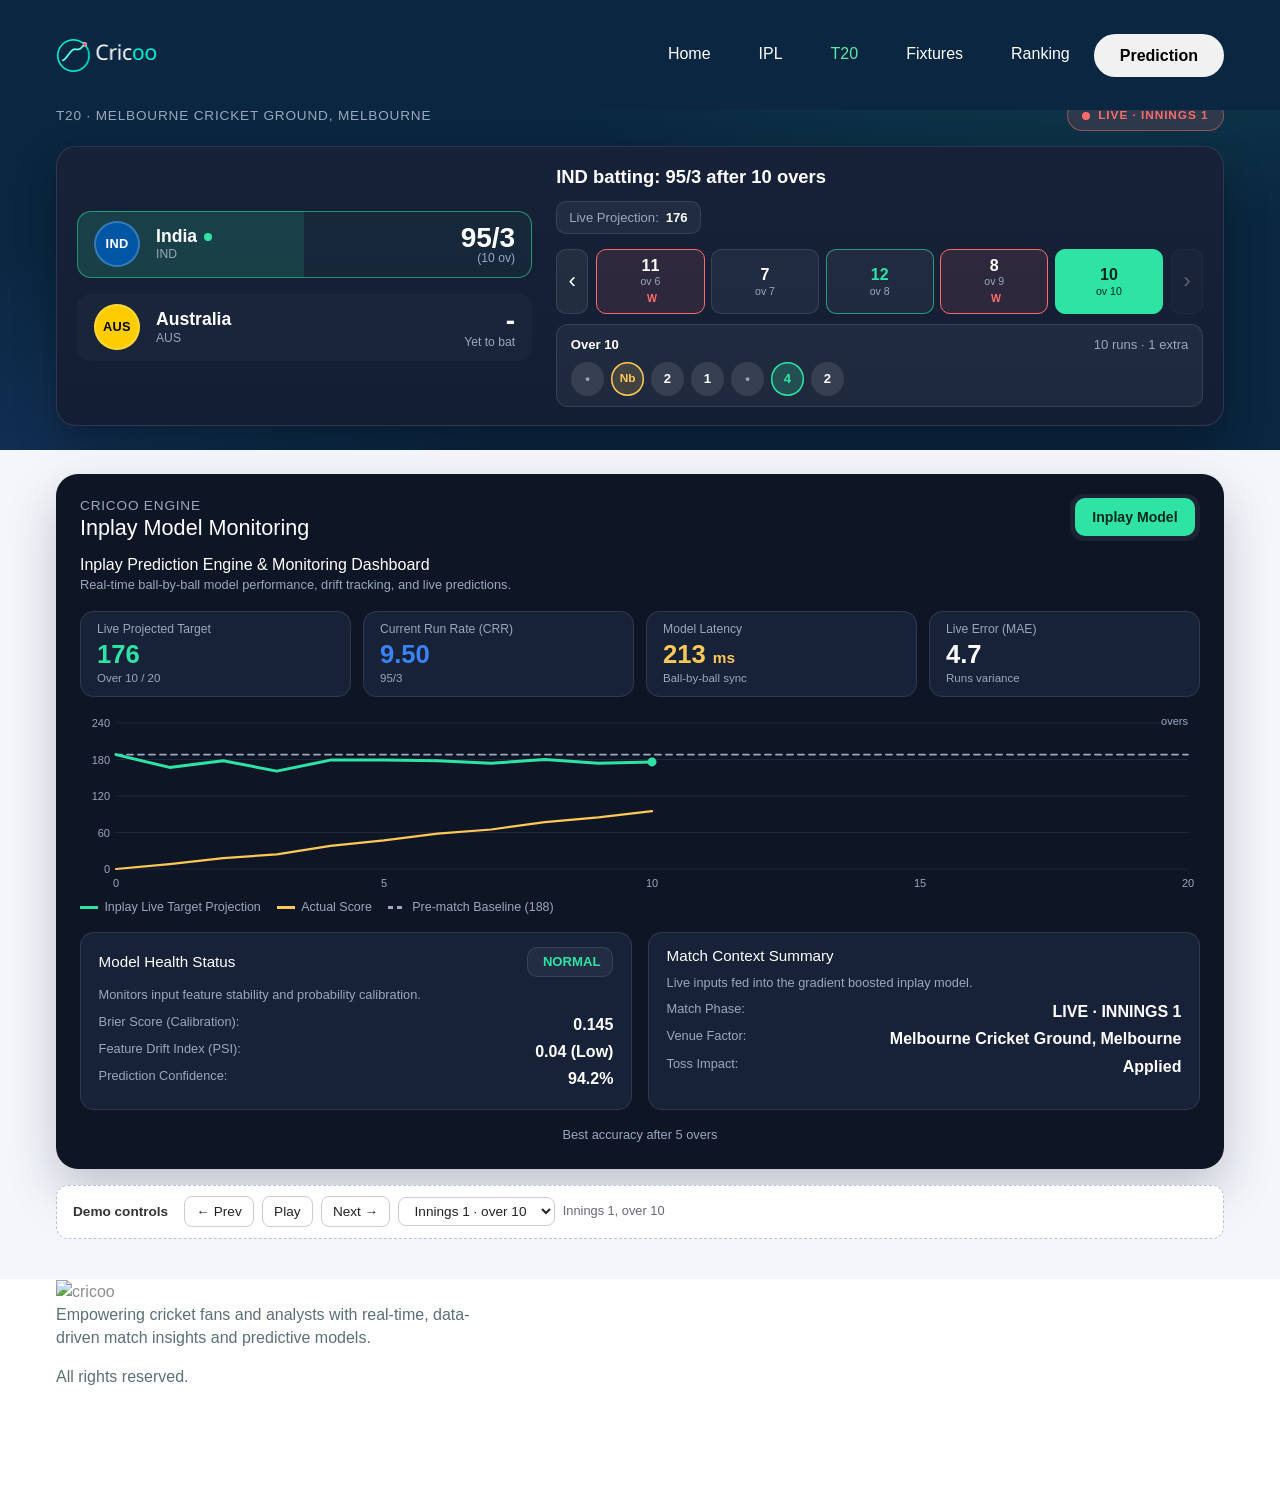
==== public/t_20.html @ 332e5023 "cricoo: website + IPL backend + T20 live backend" ====
<!DOCTYPE html>
<html lang="en-US" dir="ltr">

  <head>
    <meta charset="utf-8">
    <meta http-equiv="X-UA-Compatible" content="IE=edge">
    <meta name="viewport" content="width=device-width, initial-scale=1">

    <title>T20 Live | cricoo</title>

    <!-- Favicons -->
    <link rel="apple-touch-icon" sizes="180x180" href="assets/img/favicons/apple-touch-icon.png">
    <link rel="icon" type="image/png" sizes="32x32" href="assets/img/favicons/favicon-32x32.png">
    <link rel="icon" type="image/png" sizes="16x16" href="assets/img/favicons/favicon-16x16.png">
    <link rel="shortcut icon" type="image/x-icon" href="assets/img/favicons/favicon.ico">
    <link rel="manifest" href="assets/img/favicons/manifest.json">
    <meta name="msapplication-TileImage" content="assets/img/favicons/mstile-150x150.png">
    <meta name="theme-color" content="#ffffff">

    <!-- Stylesheets -->
    <link rel="preconnect" href="https://fonts.gstatic.com">
    <link href="https://fonts.googleapis.com/css2?family=Manrope:wght@200;300;400;500;600;700&amp;display=swap" rel="stylesheet">
    <link href="vendors/prism/prism.css" rel="stylesheet">
    <link href="vendors/swiper/swiper-bundle.min.css" rel="stylesheet">
    <link href="assets/css/theme.css" rel="stylesheet" />
    <link href="assets/css/user.css" rel="stylesheet" />
    <link href="assets/css/t_20.css" rel="stylesheet" />
  </head>

  <body>
    <main class="main" id="top">

      <!-- ============ NAVBAR ============ -->
      <nav class="navbar navbar-expand-lg fixed-top navbar-dark" data-navbar-on-scroll="data-navbar-on-scroll">
        <div class="container">
          <a class="navbar-brand" href="index.html">
            <img src="assets/img/cricoo-logo-2.png" style="height:35px;width:auto" alt="cricoo" />
          </a>
          <button class="navbar-toggler" type="button" data-bs-toggle="collapse" data-bs-target="#navbarSupportedContent" aria-controls="navbarSupportedContent" aria-expanded="false" aria-label="Toggle navigation">
            <i class="fa-solid fa-bars text-white fs-3"></i>
          </button>
          <div class="collapse navbar-collapse" id="navbarSupportedContent">
            <ul class="navbar-nav ms-auto mt-2 mt-lg-0">
              <li class="nav-item"><a class="nav-link" href="index.html">Home</a></li>
              <li class="nav-item"><a class="nav-link" href="ipl.html">IPL</a></li>
              <li class="nav-item"><a class="nav-link active" aria-current="page" href="t_20.html">T20</a></li>
              <li class="nav-item"><a class="nav-link" href="#">Fixtures</a></li>
              <li class="nav-item"><a class="nav-link" href="#">Ranking</a></li>
              <li class="nav-item mt-2 mt-lg-0">
                <a class="nav-link btn btn-light text-black w-md-25 w-50 w-lg-100" href="#model-panel">Prediction</a>
              </li>
            </ul>
          </div>
        </div>
      </nav>

      <!-- ============ 1. LIVE MATCH STRIP ============ -->
      <section class="bg-dark ipl-hero">
        <div class="container">
          <div class="d-flex flex-wrap align-items-center justify-content-between gap-2 ipl-topbar">
            <div>
              <p class="ipl-eyebrow">T20 &middot; <span id="mVenue">Venue</span></p>
            </div>
            <div class="d-flex align-items-center gap-3">
              <span id="mStatus" class="ipl-status">&nbsp;</span>
            </div>
          </div>

          <div class="ipl-score-card" aria-live="polite">
            <div id="mEmpty" class="ipl-empty-live d-none"></div>
            <div class="row align-items-center g-4" id="mMain">
              <div class="col-lg-5">
                <div class="ipl-team" id="teamA"></div>
                <div class="ipl-team mt-3" id="teamB"></div>
              </div>
              <div class="col-lg-7">
                <p class="ipl-line" id="mLine">&nbsp;</p>
                <div class="ipl-sw d-none" id="mWin"></div>
                <div class="ipl-chips" id="mChips"></div>
                <div class="ipl-ovwrap" id="ovWrap">
                  <button type="button" class="ipl-ovnav" id="ovPrev" aria-label="Earlier overs">&#8249;</button>
                  <div class="ipl-overs" id="mOvers"></div>
                  <button type="button" class="ipl-ovnav" id="ovNext" aria-label="Later overs">&#8250;</button>
                </div>
                <div class="ipl-ovdetail" id="mOverDetail"></div>
              </div>
            </div>
          </div>
        </div>
      </section>

      <!-- ============ 2. INPLAY MODEL MONITORING PANEL ============ -->
      <section id="model-panel" class="ipl-model-sec">
        <div class="container">
          <div class="ipl-model">
            <div class="ipl-model-head">
              <div>
                <p class="ipl-eyebrow">Cricoo Engine</p>
                <h2>Inplay Model Monitoring</h2>
              </div>
              <div class="ipl-tabs" role="tablist" id="tabs">
                <button class="ipl-tab active" role="tab" data-tab="inplay" id="tab-inplay">Inplay Model</button>
              </div>
            </div>

            <div class="ipl-panel">
              <div class="ipl-pane active" id="pane-inplay" role="tabpanel"></div>
            </div>
          </div>

          <!-- DEMO CONTROLS -->
          <div class="ipl-demo d-none" id="demoBar">
            <span class="ipl-demo-title">Demo controls</span>
            <button type="button" id="dPrev">&larr; Prev</button>
            <button type="button" id="dPlay">Play</button>
            <button type="button" id="dNext">Next &rarr;</button>
            <select id="dJump" aria-label="Jump to stage">
              <option value="0">Toss + playing XI</option>
              <option value="10">Innings 1 &middot; over 10</option>
              <option value="21">Innings break</option>
              <option value="31">Innings 2 &middot; over 10</option>
              <option value="42">Match finished</option>
            </select>
            <span id="dLabel" class="ipl-sub"></span>
          </div>
        </div>
      </section>

    </main>

    <!-- ============ FOOTER ============ -->
    <section class="pt-0">
      <div class="container">
        <div class="row justify-content-between">
          <div class="col-lg-6 col-sm-12">
            <a href="index.html">
              <img src="assets/img/footer-logo-icon.png" style="height:35px;width:auto" alt="cricoo" />
            </a>
            <p class="w-lg-75 text-gray">Empowering cricket fans and analysts with real-time, data-driven match insights and predictive models.</p>
          </div>
        </div>
        <p class="text-gray">All rights reserved.</p>
      </div>
    </section>

    <!-- JavaScripts -->
    <script src="vendors/popper/popper.min.js"></script>
    <script src="vendors/bootstrap/bootstrap.min.js"></script>
    <script src="vendors/anchorjs/anchor.min.js"></script>
    <script src="vendors/is/is.min.js"></script>
    <script src="vendors/fontawesome/all.min.js"></script>
    <script src="vendors/lodash/lodash.min.js"></script>
    <script src="vendors/prism/prism.js"></script>
    <script src="vendors/swiper/swiper-bundle.min.js"></script>
    <script src="assets/js/theme.js"></script>
    <script src="assets/js/t20-live.js"></script>
  </body>

</html>
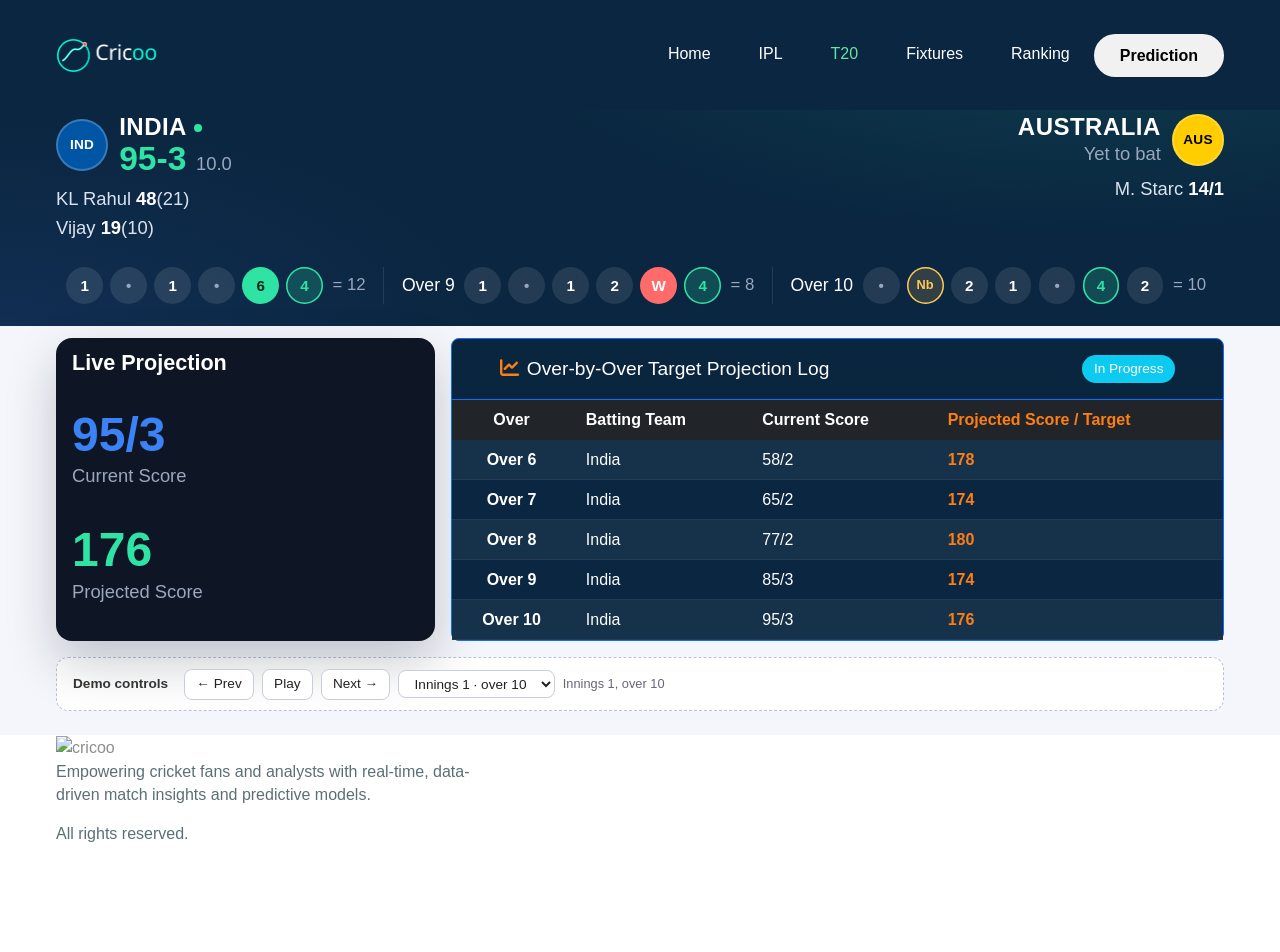
==== commit f515bc38: "T20 live page: new layout, over strip, live projection box, match summary" ====
--- a/public/t_20.html
+++ b/public/t_20.html
@@ -57,54 +57,123 @@
       <!-- ============ 1. LIVE MATCH STRIP ============ -->
       <section class="bg-dark ipl-hero">
         <div class="container">
-          <div class="d-flex flex-wrap align-items-center justify-content-between gap-2 ipl-topbar">
+          <div class="d-flex flex-wrap align-items-center justify-content-between gap-0.5 ipl-topbar">
             <div>
               <p class="ipl-eyebrow">T20 &middot; <span id="mVenue">Venue</span></p>
             </div>
-            <div class="d-flex align-items-center gap-3">
-              <span id="mStatus" class="ipl-status">&nbsp;</span>
-            </div>
           </div>
 
           <div class="ipl-score-card" aria-live="polite">
             <div id="mEmpty" class="ipl-empty-live d-none"></div>
-            <div class="row align-items-center g-4" id="mMain">
-              <div class="col-lg-5">
-                <div class="ipl-team" id="teamA"></div>
-                <div class="ipl-team mt-3" id="teamB"></div>
-              </div>
-              <div class="col-lg-7">
-                <p class="ipl-line" id="mLine">&nbsp;</p>
+            <div class="row align-items-start g-2" id="mMain">
+              <!-- LEFT: team A (score + batters / bowler) -->
+              <div class="col-lg-4">
+                <div class="ipl-side" id="teamA"></div>
+              </div>
+              <!-- CENTER: need-runs line / win bar / chips (khali ho to hide) -->
+              <div class="col-lg-4 ipl-center">
+                <p class="ipl-line" id="mLine"></p>
                 <div class="ipl-sw d-none" id="mWin"></div>
                 <div class="ipl-chips" id="mChips"></div>
+              </div>
+              <!-- RIGHT: team B (mirror) -->
+              <div class="col-lg-4">
+                <div class="ipl-side is-right" id="teamB"></div>
+              </div>
+
+              <!-- Overs carousel: full width of the score card -->
+              <div class="col-12">
                 <div class="ipl-ovwrap" id="ovWrap">
-                  <button type="button" class="ipl-ovnav" id="ovPrev" aria-label="Earlier overs">&#8249;</button>
-                  <div class="ipl-overs" id="mOvers"></div>
-                  <button type="button" class="ipl-ovnav" id="ovNext" aria-label="Later overs">&#8250;</button>
-                </div>
-                <div class="ipl-ovdetail" id="mOverDetail"></div>
+                  <!-- ball-by-ball strip: Over 38 (1)(2)(0)(1)(1)(1) = 6 | Over 39 ... -->
+                  <div class="ipl-ovstrip" id="mOvers"></div>
+                </div>
               </div>
             </div>
           </div>
         </div>
       </section>
 
-      <!-- ============ 2. INPLAY MODEL MONITORING PANEL ============ -->
+      <!-- ============ 2. INPLAY MODEL (LEFT) + PROJECTION LOG (RIGHT) ============ -->
       <section id="model-panel" class="ipl-model-sec">
         <div class="container">
-          <div class="ipl-model">
-            <div class="ipl-model-head">
-              <div>
-                <p class="ipl-eyebrow">Cricoo Engine</p>
-                <h2>Inplay Model Monitoring</h2>
-              </div>
-              <div class="ipl-tabs" role="tablist" id="tabs">
-                <button class="ipl-tab active" role="tab" data-tab="inplay" id="tab-inplay">Inplay Model</button>
-              </div>
-            </div>
-
-            <div class="ipl-panel">
-              <div class="ipl-pane active" id="pane-inplay" role="tabpanel"></div>
+
+          <div class="row g-3">
+
+            <!-- LEFT: inplay box -->
+            <div class="col-lg-4">
+              <div class="ipl-model">
+                <div class="ipl-model-head">
+                  <h2 class="ipl-model-title">Live Projection</h2>
+                </div>
+
+                <div class="ipl-panel">
+                  <div class="ipl-pane active" id="pane-inplay" role="tabpanel"></div>
+                </div>
+              </div>
+            </div>
+
+            <!-- RIGHT: Over-by-Over Projection Log -->
+            <div class="col-lg-8">
+              <div class="card bg-dark text-white border-secondary mb-0">
+                <div class="card-header border-secondary d-flex justify-content-between align-items-center">
+                  <h5 class="mb-0 text-white"><i class="fa-solid fa-chart-line me-2 text-warning"></i>Over-by-Over Target Projection Log</h5>
+                  <span class="badge bg-primary" id="logStatusBadge">In Progress</span>
+                </div>
+                <div class="card-body p-0">
+                  <div class="ipl-log-scroll" id="logScroll">
+                    <table class="table table-dark table-striped table-hover mb-0 align-middle ipl-log-table">
+                      <thead>
+                        <tr>
+                          <th scope="col" class="text-center">Over</th>
+                          <th scope="col">Batting Team</th>
+                          <th scope="col">Current Score</th>
+                          <th scope="col" class="text-warning">Projected Score / Target</th>
+                        </tr>
+                      </thead>
+                      <tbody id="projectionLogBody">
+                        <tr id="noDataRow">
+                          <td colspan="4" class="text-center text-muted py-3">Match projection log will appear here over by over...</td>
+                        </tr>
+                      </tbody>
+                    </table>
+                  </div>
+                </div>
+              </div>
+            </div>
+
+          </div>
+
+          <!-- End of Match Prediction Summary (full width, below the row) -->
+          <div class="ipl-sum d-none" id="matchSummaryCard">
+            <h3 class="ipl-sum-title">Match End Prediction Summary</h3>
+            <p class="ipl-sum-sub">Overs 1-12 me se jis over ka projection final actual score ke sabse kareeb tha</p>
+            <div class="ipl-sum-scroll">
+              <table class="ipl-sum-table">
+                <thead>
+                  <tr>
+                    <th>Match Date</th>
+                    <th>Batting Team</th>
+                    <th>Bowling Team</th>
+                    <th>Over</th>
+                    <th>Current Score</th>
+                    <th>Projected</th>
+                    <th>Actual</th>
+                    <th>Error</th>
+                  </tr>
+                </thead>
+                <tbody>
+                  <tr>
+                    <td id="summaryDate">-</td>
+                    <td id="summaryBat">-</td>
+                    <td id="summaryBowl">-</td>
+                    <td id="summaryOver">-</td>
+                    <td id="summaryScore">-</td>
+                    <td id="summaryProj" class="is-proj">-</td>
+                    <td id="summaryActual" class="is-actual">-</td>
+                    <td id="summaryError">-</td>
+                  </tr>
+                </tbody>
+              </table>
             </div>
           </div>
 
@@ -123,6 +192,7 @@
             </select>
             <span id="dLabel" class="ipl-sub"></span>
           </div>
+
         </div>
       </section>
 
--- a/public/assets/css/t_20.css
+++ b/public/assets/css/t_20.css
@@ -402,8 +402,8 @@
 
 .ipl-model {
   background: var(--ipl-navy);
-  border-radius: 22px;
-  padding: 1.25rem 1.5rem 1.5rem;
+  border-radius: 16px;
+  padding: .75rem 1rem 1rem;
   color: #fff;
   box-shadow: 0 22px 50px rgba(14, 22, 38, .22);
 }
@@ -414,7 +414,7 @@
   align-items: flex-end;
   justify-content: space-between;
   gap: 1rem;
-  margin-bottom: .9rem;
+  margin-bottom: .5rem;
 }
 
 .ipl-model-head h2 {
@@ -459,7 +459,7 @@
 }
 
 .ipl-panel {
-  min-height: 14rem;
+  min-height: 0; /* pehle 14rem tha, yahi box bada kar raha tha */
 }
 
 .ipl-pane {
@@ -488,14 +488,14 @@
   display: grid;
   grid-template-columns: repeat(auto-fit, minmax(150px, 1fr));
   gap: .75rem;
-  margin: .75rem 0 .9rem;
+  margin: .4rem 0 0;
 }
 
 .ipl-kpi {
   background: var(--ipl-navy-2);
   border: 1px solid var(--ipl-line);
   border-radius: 14px;
-  padding: .6rem 1rem;
+  padding: .4rem .8rem;
 }
 
 .ipl-kpi .l {
@@ -504,7 +504,7 @@
 }
 
 .ipl-kpi .v {
-  font-size: 1.6rem;
+  font-size: 1.3rem;
   font-weight: 800;
   line-height: 1.2;
 }
@@ -529,6 +529,11 @@
 .ipl-kpi .n {
   color: var(--ipl-muted);
   font-size: .72rem;
+}
+
+/* Left box: KPIs ek ke neeche ek */
+.ipl-model .ipl-kpis {
+  grid-template-columns: 1fr;
 }
 
 .inplay-grid {
@@ -618,6 +623,26 @@
 
 .ipl-win .a { background: var(--ipl-mint); color: #07281d; }
 .ipl-win .b { background: #3a4a68; color: #fff; justify-content: flex-end; }
+
+/* ---------- Over-by-Over Log (right side, 5 rows visible, then scroll) ---------- */
+.ipl-log-table th,
+.ipl-log-table td {
+  height: 40px;               /* row height fixed: max-height ke saath same rakhna */
+  padding: 0 .9rem;
+  vertical-align: middle;
+}
+
+.ipl-log-scroll {
+  max-height: calc(40px * 6); /* 1 header + 5 rows */
+  overflow-y: auto;
+}
+
+.ipl-log-table thead th {
+  position: sticky;
+  top: 0;
+  z-index: 1;
+  background: #212529;
+}
 
 /* Demo Bar */
 .ipl-demo {
@@ -667,4 +692,163 @@
 @media (prefers-reduced-motion: reduce) {
   .ipl-status.is-live::before, .ipl-bat { animation: none; }
   .ipl-win div, .ipl-sw .bar i { transition: none; }
-}+}
+
+/* ---------- COMPACT LIVE STRIP (blue area chhota, taaki neeche ka log box 5 overs tak screen par aaye) ---------- */
+.ipl-hero { padding-top: 5rem; padding-bottom: .75rem; }
+.ipl-topbar { margin-bottom: .45rem; }
+.ipl-score-card { padding: .6rem .9rem; border-radius: 16px; }
+
+.ipl-team { padding: .3rem .8rem; gap: .7rem; border-radius: 12px; }
+.ipl-team.mt-3 { margin-top: .4rem !important; }
+.ipl-badge { width: 34px; height: 34px; font-size: .68rem; }
+.ipl-team .nm { font-size: 1rem; }
+.ipl-team .nm small { font-size: .68rem; margin-top: 0; }
+.ipl-team .sc { font-size: 1.3rem; }
+.ipl-team .sc small { font-size: .68rem; }
+
+.ipl-line { font-size: 1rem; margin: 0 0 .3rem; }
+.ipl-chip { padding: .25rem .6rem; font-size: .76rem; }
+
+.ipl-ovwrap { margin-top: .5rem; }
+.ipl-over { padding: .25rem .2rem; font-size: .92rem; }
+.ipl-ovdetail { margin-top: .4rem; padding: .4rem .7rem; }
+.ipl-ovdetail .top { margin-bottom: .3rem; }
+.ipl-ball { min-width: 1.7rem; height: 1.7rem; font-size: .74rem; }
+
+.ipl-model-sec { padding-top: .75rem; padding-bottom: 1.5rem; }
+
+/* ---------- Team row: Name / 95-3 10.0 (no CRR, no last-ball run) ---------- */
+.ipl-sline { display: flex; align-items: baseline; gap: .5rem; margin-top: .05rem; }
+.ipl-sline b { color: var(--ipl-mint); font-size: 1.25rem; font-weight: 800; line-height: 1.1; }
+.ipl-sline span { color: var(--ipl-muted); font-size: .9rem; font-weight: 500; }
+
+/* ---------- Ball-by-ball overs strip (Over 38 (1)(2)(0)(1)(1)(1) = 6 | Over 39 ...) ---------- */
+.ipl-ovwrap { display: block; }
+
+.ipl-ovstrip {
+  display: flex;
+  align-items: center;
+  overflow-x: auto;
+  scrollbar-width: none;
+  scroll-snap-type: x proximity;
+  padding: .45rem 0;
+  border-top: 1px solid var(--ipl-line);
+  border-bottom: 1px solid var(--ipl-line);
+}
+.ipl-ovstrip::-webkit-scrollbar { display: none; }
+
+.ipl-ovgrp {
+  flex: none;
+  display: flex;
+  align-items: center;
+  gap: .35rem;
+  padding: 0 .9rem;
+  border-left: 1px solid var(--ipl-line);
+  scroll-snap-align: end;
+  white-space: nowrap;
+}
+.ipl-ovgrp:first-child { border-left: 0; padding-left: .2rem; }
+
+.ipl-ovlbl { color: #fff; font-size: .88rem; margin-right: .15rem; }
+.ipl-ovtot { color: var(--ipl-muted); font-size: .85rem; margin-left: .15rem; }
+
+/* controls: strip ke neeche, right side */
+.ipl-ovctrl { display: flex; justify-content: flex-end; gap: .4rem; margin-top: .4rem; }
+.ipl-ovctrl .ipl-ovnav { width: 2.2rem; height: 1.6rem; font-size: 1.2rem; display: grid; place-items: center; padding: 0; }
+
+/* ---------- SKETCH LAYOUT: left team | center info | right team (mirror), no boxes ---------- */
+.ipl-side { color: #fff; }
+.ipl-shead { display: flex; align-items: center; gap: .7rem; }
+.ipl-sname { min-width: 0; }
+.ipl-side .nm { font-weight: 700; font-size: 1.05rem; line-height: 1.15; text-transform: uppercase; letter-spacing: .02em; }
+.ipl-side .ipl-badge { width: 38px; height: 38px; font-size: .7rem; }
+.ipl-sdetail {
+  margin-top: .35rem;
+  color: var(--ipl-muted);
+  font-size: .85rem;
+  display: flex;
+  flex-wrap: wrap;
+  align-items: baseline;
+  gap: .35rem;
+}
+.ipl-sdetail .ipl-bt { white-space: nowrap; color: #dbe3f0; }
+.ipl-sdetail .ipl-bt b { color: #fff; }
+.ipl-sdetail i { font-style: normal; color: var(--ipl-muted); font-size: .75rem; }
+
+/* right side mirror */
+.ipl-side.is-right .ipl-shead { flex-direction: row-reverse; text-align: right; }
+.ipl-side.is-right .ipl-sline { justify-content: flex-end; }
+.ipl-side.is-right .ipl-sdetail { justify-content: flex-end; text-align: right; }
+
+/* center info */
+.ipl-center { text-align: center; }
+.ipl-center .ipl-line:empty { display: none; }
+.ipl-center .ipl-chips { justify-content: center; }
+@media (max-width: 991px) {
+  .ipl-side.is-right .ipl-shead { flex-direction: row; text-align: left; }
+  .ipl-side.is-right .ipl-sline, .ipl-side.is-right .ipl-sdetail { justify-content: flex-start; text-align: left; }
+  .ipl-center { text-align: left; }
+  .ipl-center .ipl-chips { justify-content: flex-start; }
+}
+
+/* ---------- Inplay Model box: [101/3  11/20]  [173  Projected] ---------- */
+.ipl-model .ipl-kpis { grid-template-columns: 1fr 1fr; margin: .4rem 0 0; }
+.ipl-kpi { text-align: left; padding: .45rem .8rem; }
+.ipl-kpi .v { font-size: 1.5rem; }
+.ipl-kpi .n { font-size: .78rem; }
+
+/* ---------- NO BOXES + BIGGER FONTS ---------- */
+/* live strip: koi box / boundary nahi */
+.ipl-score-card { background: none; border: 0; box-shadow: none; border-radius: 0; padding: 0; }
+
+/* team rows: bade fonts */
+.ipl-side .ipl-badge { width: 52px; height: 52px; font-size: .85rem; }
+.ipl-side .nm { font-size: 1.5rem; }
+.ipl-sline b { font-size: 2.1rem; }
+.ipl-sline span { font-size: 1.15rem; }
+.ipl-sline { gap: .6rem; }
+
+/* batters ek ke neeche ek, bowler ek line */
+.ipl-sdetail { flex-direction: column; align-items: flex-start; gap: .15rem; margin-top: .5rem; font-size: 1.15rem; }
+.ipl-sdetail i { font-size: .9rem; }
+.ipl-side.is-right .ipl-sdetail { align-items: flex-end; }
+@media (max-width: 991px) { .ipl-side.is-right .ipl-sdetail { align-items: flex-start; } }
+
+/* overs strip: boundary nahi, sirf | divider; drag se scroll */
+.ipl-ovstrip { border: 0; padding: .6rem 0; cursor: grab; scroll-snap-type: none; user-select: none; }
+.ipl-ovstrip.is-drag { cursor: grabbing; }
+.ipl-ovlbl { font-size: 1.1rem; }
+.ipl-ovtot { font-size: 1.05rem; }
+.ipl-ovstrip .ipl-ball { min-width: 2.3rem; height: 2.3rem; font-size: .95rem; }
+.ipl-ovstrip .ipl-ball.x { font-size: .8rem; }
+.ipl-ovgrp { gap: .45rem; padding: 0 1.1rem; }
+
+/* Live Projection box: title + do bade numbers, koi inner box nahi */
+.ipl-model-title { color: #fff; font-size: 1.6rem; font-weight: 700; margin: 0; }
+.ipl-model .ipl-kpis { gap: 1rem; margin-top: .6rem; }
+.ipl-kpi { background: none; border: 0; border-radius: 0; padding: 0; }
+.ipl-kpi .v { font-size: 3rem; line-height: 1.05; }
+.ipl-kpi .n { font-size: 1.15rem; margin-top: .2rem; }
+
+/* ---------- Match End Prediction Summary (apni styling, bootstrap badges nahi) ---------- */
+.ipl-sum { margin-top: 1rem; padding: 1rem 1.25rem 1.1rem; border-radius: 16px; background: var(--ipl-navy); color: #fff; box-shadow: 0 22px 50px rgba(14, 22, 38, .22); }
+.ipl-sum-title { color: #fff; font-size: 1.4rem; font-weight: 700; margin: 0; }
+.ipl-sum-sub { color: var(--ipl-muted); font-size: .9rem; margin: .15rem 0 .8rem; }
+.ipl-sum-scroll { overflow-x: auto; }
+.ipl-sum-table { width: 100%; border-collapse: collapse; min-width: 720px; }
+.ipl-sum-table th { color: var(--ipl-muted); font-size: .85rem; font-weight: 600; text-align: left; padding: .5rem .9rem; border-bottom: 1px solid var(--ipl-line); white-space: nowrap; }
+.ipl-sum-table td { color: #fff; font-size: 1.2rem; font-weight: 700; padding: .8rem .9rem; white-space: nowrap; }
+.ipl-sum-table td.is-proj { color: var(--ipl-amber); }
+.ipl-sum-table td.is-actual { color: var(--ipl-mint); }
+.ipl-sum-table td#summaryError { color: var(--ipl-muted); font-weight: 600; font-size: 1.05rem; }
+
+/* ---------- Final tweaks ---------- */
+/* venue line ke baad thoda gap */
+.ipl-topbar { margin-bottom: .8rem; }
+
+/* Live Projection box: Projected, Current Score ke neeche; box ki height right wale box ke barabar */
+.ipl-model { height: 100%; display: flex; flex-direction: column; }
+.ipl-model .ipl-panel { flex: 1; display: flex; }
+.ipl-model .ipl-pane.active { flex: 1; display: flex; }
+.ipl-model .ipl-kpis { grid-template-columns: 1fr; align-content: space-evenly; flex: 1; margin-top: .4rem; }
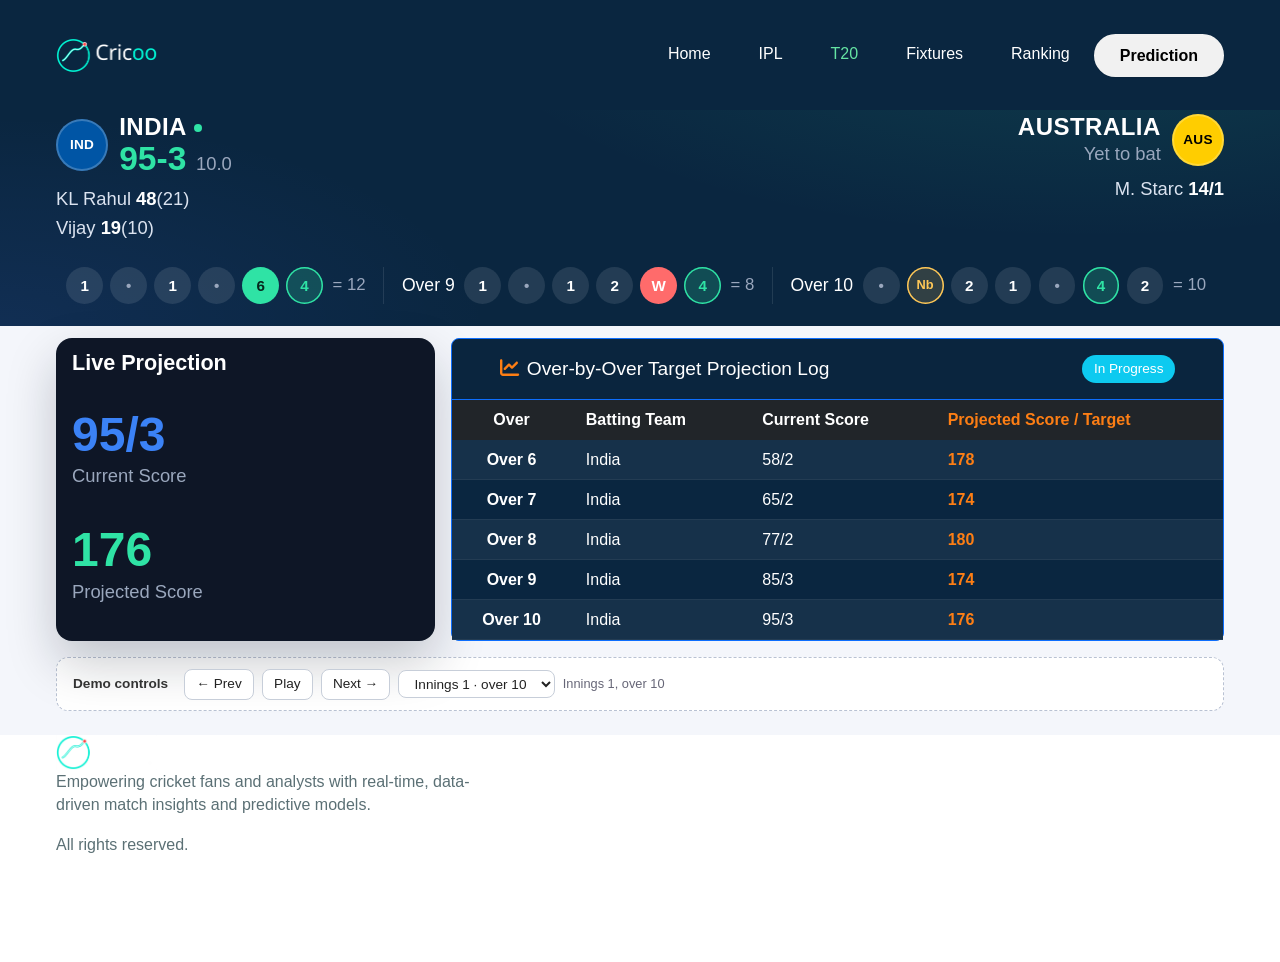
==== commit 0e73aab6: "Update t_20.html same issue of not rendering footer image" ====
--- a/public/t_20.html
+++ b/public/t_20.html
@@ -204,7 +204,7 @@
         <div class="row justify-content-between">
           <div class="col-lg-6 col-sm-12">
             <a href="index.html">
-              <img src="assets/img/footer-logo-icon.png" style="height:35px;width:auto" alt="cricoo" />
+              <img src="assets/img/footer logo icon.png" style="height:35px;width:auto" alt="cricoo" />
             </a>
             <p class="w-lg-75 text-gray">Empowering cricket fans and analysts with real-time, data-driven match insights and predictive models.</p>
           </div>
@@ -226,4 +226,4 @@
     <script src="assets/js/t20-live.js"></script>
   </body>
 
-</html>+</html>
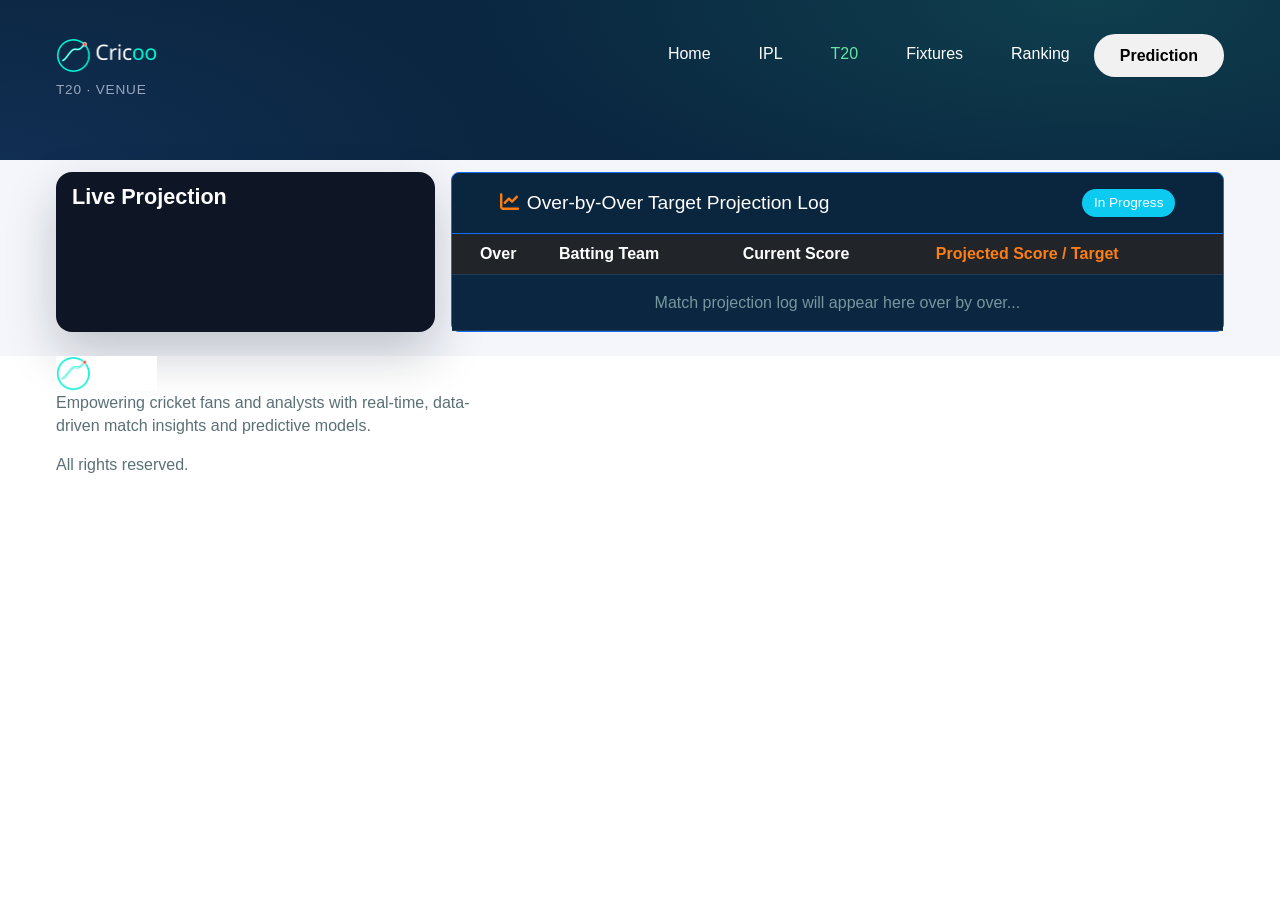
==== commit 677d94a6: "Update t_20.html english description" ====
--- a/public/t_20.html
+++ b/public/t_20.html
@@ -146,7 +146,7 @@
           <!-- End of Match Prediction Summary (full width, below the row) -->
           <div class="ipl-sum d-none" id="matchSummaryCard">
             <h3 class="ipl-sum-title">Match End Prediction Summary</h3>
-            <p class="ipl-sum-sub">Overs 1-12 me se jis over ka projection final actual score ke sabse kareeb tha</p>
+            <p class="ipl-sum-sub">The over (among overs 1–12) whose projected score was closest to the final actual score</p>
             <div class="ipl-sum-scroll">
               <table class="ipl-sum-table">
                 <thead>
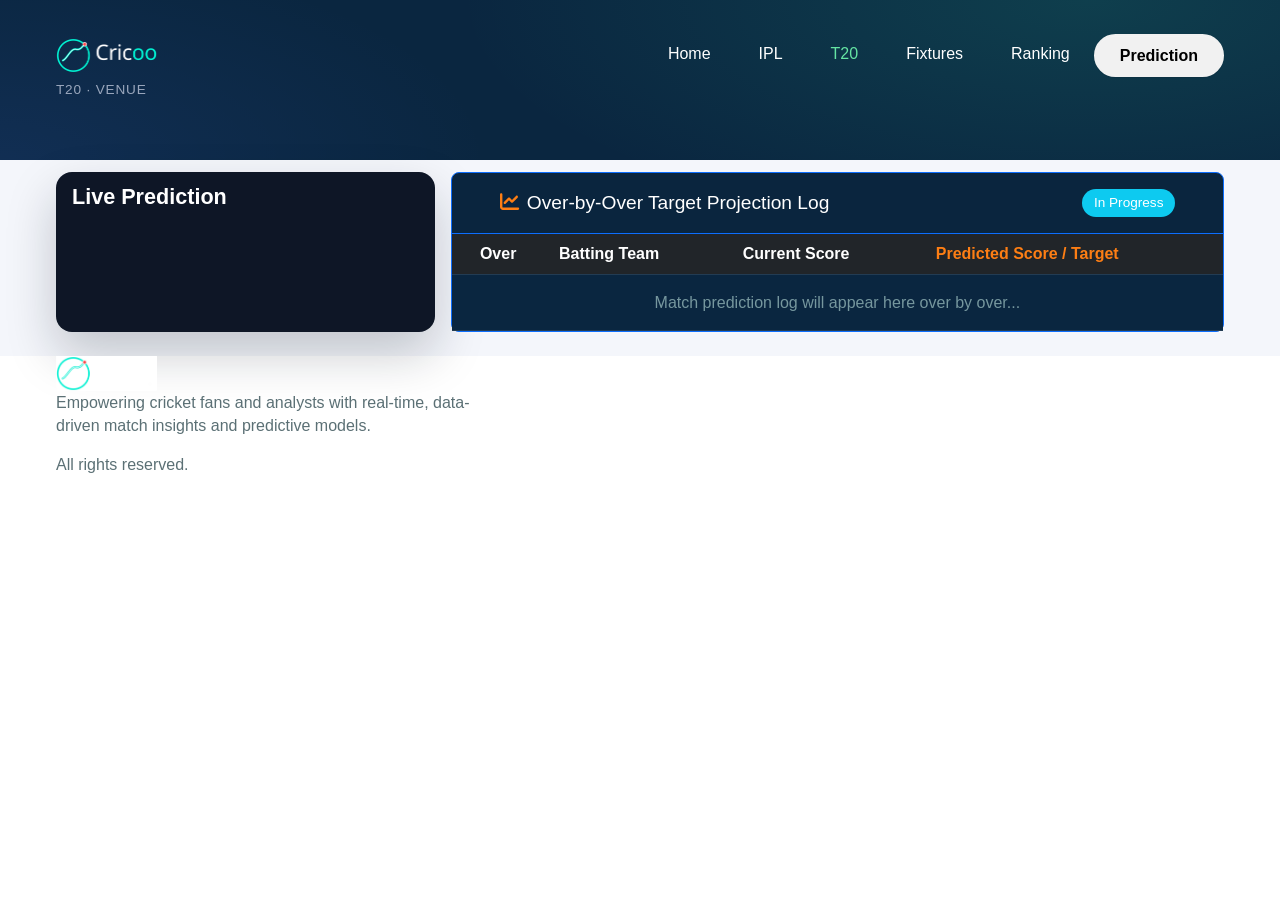
==== commit 97f5e36b: "Update t_20.html" ====
--- a/public/t_20.html
+++ b/public/t_20.html
@@ -103,7 +103,7 @@
             <div class="col-lg-4">
               <div class="ipl-model">
                 <div class="ipl-model-head">
-                  <h2 class="ipl-model-title">Live Projection</h2>
+                  <h2 class="ipl-model-title">Live Prediction</h2>
                 </div>
 
                 <div class="ipl-panel">
@@ -112,7 +112,7 @@
               </div>
             </div>
 
-            <!-- RIGHT: Over-by-Over Projection Log -->
+            <!-- RIGHT: Over-by-Over Prediction Log -->
             <div class="col-lg-8">
               <div class="card bg-dark text-white border-secondary mb-0">
                 <div class="card-header border-secondary d-flex justify-content-between align-items-center">
@@ -127,12 +127,12 @@
                           <th scope="col" class="text-center">Over</th>
                           <th scope="col">Batting Team</th>
                           <th scope="col">Current Score</th>
-                          <th scope="col" class="text-warning">Projected Score / Target</th>
+                          <th scope="col" class="text-warning">Predicted Score / Target</th>
                         </tr>
                       </thead>
                       <tbody id="projectionLogBody">
                         <tr id="noDataRow">
-                          <td colspan="4" class="text-center text-muted py-3">Match projection log will appear here over by over...</td>
+                          <td colspan="4" class="text-center text-muted py-3">Match prediction log will appear here over by over...</td>
                         </tr>
                       </tbody>
                     </table>
@@ -146,7 +146,7 @@
           <!-- End of Match Prediction Summary (full width, below the row) -->
           <div class="ipl-sum d-none" id="matchSummaryCard">
             <h3 class="ipl-sum-title">Match End Prediction Summary</h3>
-            <p class="ipl-sum-sub">The over (among overs 1–12) whose projected score was closest to the final actual score</p>
+            <p class="ipl-sum-sub">The over (among overs 1–12) whose predicted score was closest to the final actual score</p>
             <div class="ipl-sum-scroll">
               <table class="ipl-sum-table">
                 <thead>
@@ -156,7 +156,7 @@
                     <th>Bowling Team</th>
                     <th>Over</th>
                     <th>Current Score</th>
-                    <th>Projected</th>
+                    <th>Predicted</th>
                     <th>Actual</th>
                     <th>Error</th>
                   </tr>
